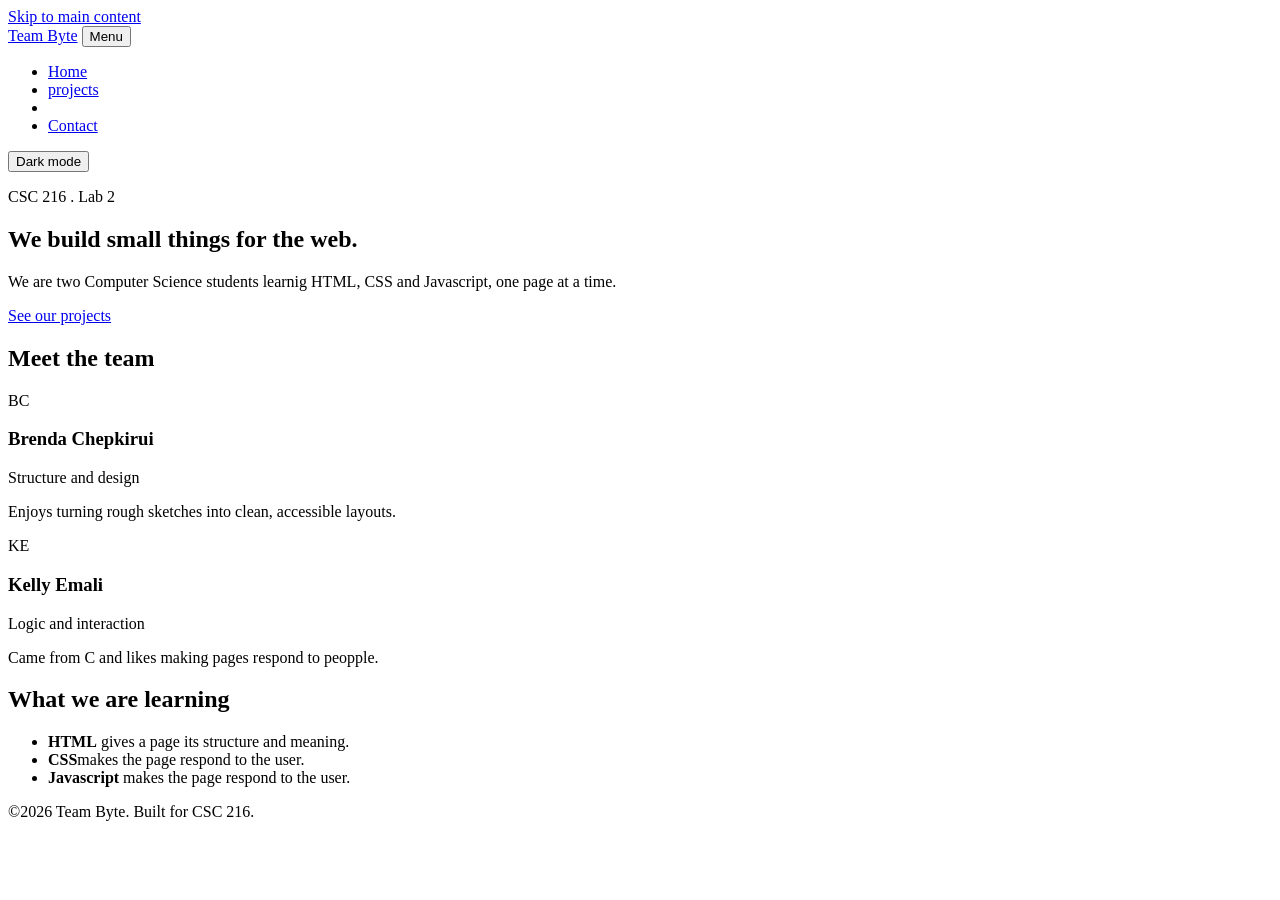
==== index.html @ eb55420f "Add home page structure Co-authored-by: Kelly Emali <wanjirukellie2580@gmail.com>" ====
<!DOCTYPE html>
<html lang="en">
<head>
    <meta charset="UTF-8">
    <meta name="viewport" content="width=device-width, initial-scale=1.0">  
    <meta name="description" content ="Team Byte: a CSC 216 web development pair.">
    <title>Home | Team Byte</title>
    <link rel="stylesheet" href="css/styles.css">
       <script src="js/script.js" defer></script>
    </head>
    <body>
        <a class="skip-link"href="#main">Skip to main content</a>

        <header class="site-header">
            <div class="container header-inner">
                <a class="logo" href="index.html">Team Byte</a>
            <button class= "nav-toggle" type="button" aria-expanded= "false" aria-controls="site-nav">Menu</button>
            <nav id ="site-nav" class= "site-nav" aria -label="Main">
                <ul>
                    <li><a href="index.html" aria-current="page">Home</a></li>
                    <li><a href="projects.html">projects<a><li>
                    <li><a href="contact .html">Contact</a></li>
                </ul>
            </nav>
                    <button class="theme-toggle" type="button" aria-pressed="false">Dark mode</button></button>
            </div>
        </header>

        <main  id="main">
            <section class="hero">
             <div class="container">
             <p class="eyebrow">CSC 216 . Lab 2</p>
              <h1>We build small things for the web.</h1>
              <p class ="lead"> We are two Computer Science students learnig HTML, CSS and Javascript, one page at a time.</p>
              <a class ="button" href="projects.html">See our projects </a>
             </div>
            </section>

<section class ="container section" aria-labelledby="team-heading">
    <h2 id="team-heading">Meet the team</h2>
    <div class="team-grid">
       <article class="card">
        <div class="avatar" aria-hidden="true">BC</div>
        <h3>Brenda Chepkirui</h3>
        <p class="role">Structure and design</p>
        <p>Enjoys turning rough sketches into clean, accessible layouts.</p>
       </article>
       <article class="card">
         <div class="avatar" aria-hidden="true">KE</div>
        <h3>Kelly Emali</h3>
        <p class="role">Logic and interaction</p>
        <p>Came from C and likes making pages respond to peopple.</p>
       </article>
    </div>
</section>

 <section class="container section" aria-labelledby="learning-heading">
    <h2 id="learning-heading">What we are learning</h2>
  <ul class="skill-list">
    <li><strong>HTML</strong> gives a page its structure and meaning.</li>
    <li><strong>CSS</strong>makes the page respond to the user.</li>
    <li><strong> Javascript</strong> makes the page respond to the user.</li>
  </ul>
 </section>
</main>

<footer class="site-footer">
 <div class ="container">
    <p>©<span id="year">2026</span> Team Byte. Built for CSC 216. </p>
</div>
</footer>
</body>
</html>
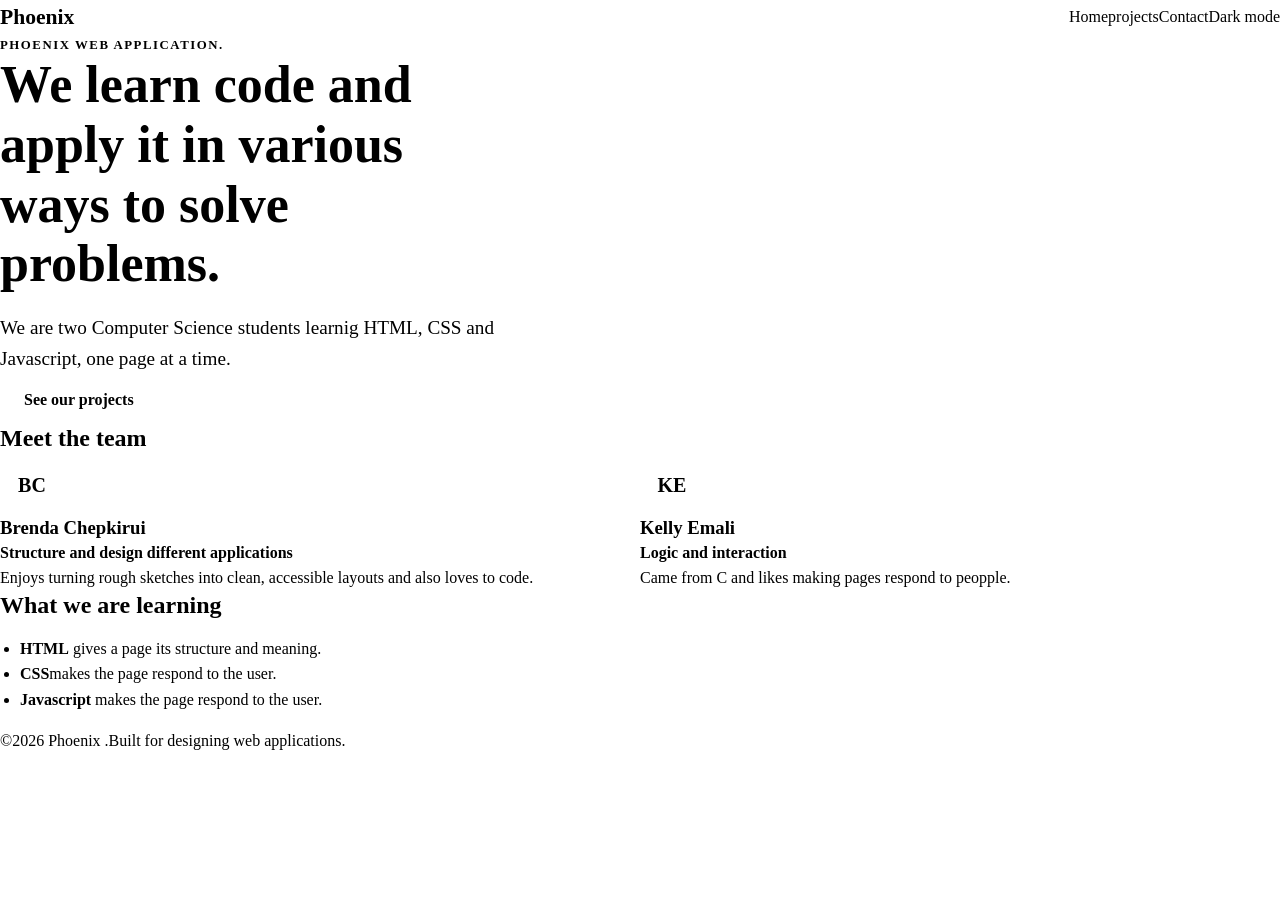
==== commit 26023238: "update script.js" ====
--- a/index.html
+++ b/index.html
@@ -3,8 +3,8 @@
 <head>
     <meta charset="UTF-8">
     <meta name="viewport" content="width=device-width, initial-scale=1.0">  
-    <meta name="description" content ="Team Byte: a CSC 216 web development pair.">
-    <title>Home | Team Byte</title>
+    <meta name="description" content ="Phoenix : a CSC 216 web development pair.">
+    <title>Home | Phoenix </title>
     <link rel="stylesheet" href="css/styles.css">
        <script src="js/script.js" defer></script>
     </head>
@@ -13,7 +13,7 @@
 
         <header class="site-header">
             <div class="container header-inner">
-                <a class="logo" href="index.html">Team Byte</a>
+                <a class="logo" href="index.html">Phoenix </a>
             <button class= "nav-toggle" type="button" aria-expanded= "false" aria-controls="site-nav">Menu</button>
             <nav id ="site-nav" class= "site-nav" aria -label="Main">
                 <ul>
@@ -29,8 +29,8 @@
         <main  id="main">
             <section class="hero">
              <div class="container">
-             <p class="eyebrow">CSC 216 . Lab 2</p>
-              <h1>We build small things for the web.</h1>
+             <p class="eyebrow">Phoenix web application.</p>
+              <h1>We learn code and apply it in various ways to solve problems.</h1>
               <p class ="lead"> We are two Computer Science students learnig HTML, CSS and Javascript, one page at a time.</p>
               <a class ="button" href="projects.html">See our projects </a>
              </div>
@@ -42,8 +42,8 @@
        <article class="card">
         <div class="avatar" aria-hidden="true">BC</div>
         <h3>Brenda Chepkirui</h3>
-        <p class="role">Structure and design</p>
-        <p>Enjoys turning rough sketches into clean, accessible layouts.</p>
+        <p class="role">Structure and design different applications</p>
+        <p>Enjoys turning rough sketches into clean, accessible layouts and also loves to code.</p>
        </article>
        <article class="card">
          <div class="avatar" aria-hidden="true">KE</div>
@@ -66,7 +66,7 @@
 
 <footer class="site-footer">
  <div class ="container">
-    <p>©<span id="year">2026</span> Team Byte. Built for CSC 216. </p>
+    <p>©<span id="year">2026</span> Phoenix .Built for designing web applications. </p>
 </div>
 </footer>
 </body>
--- a/css/styles.css
+++ b/css/styles.css
@@ -0,0 +1,494 @@
+/* =====================================================
+   Team website stylesheet (CSC 216, Lab 2)
+   One file styles every page on the site.
+   ===================================================== */
+
+/* ---------- 1. Design tokens ---------- */
+/* =====================================================
+   :root:
+    --color-bg: #f6f7f4;
+    --colo-surface:#ffffff;
+    --color-text: #1c2430;
+    --color-muted:#5a6474;
+    --color-primary: #0f6e6e;
+    --color-primary-dark: #0a5050;
+    --color-on-primary: #ffffff;
+    --color-border: #dde1e6;
+    --color-error: #b3261e;
+    --color-success: #1e7b3a;
+
+  --font-body: system-ui, -apple-system, "Segoe UI", Roboto, Arial, sans-serif;
+  --font-heading: Georgia, "Times New Roman", serif;
+
+  --space-1: 0.5rem;
+  --space-2: 1rem;
+  --space-3: 1.5rem;
+  --space-4: 2.5rem;
+  --space-5: 4rem;
+
+  --radius: 10px;
+  --max-width: 1080px;
+}
+
+body.dark {
+  --color-bg: #11161d;
+  --color-surface: #1a212b;
+  --color-text: #e7ebf0;
+  --color-muted: #a2abb9;
+  --color-
+  --color-surface: #ffffff;
+  --color-text: #1c2430;
+  --color-muted: #5a6474;
+  --color-primary: #0f6e6e;
+  --color-primary-dark: #0a5050;
+  --color-on-primary: #ffffff;
+  --color-border: #dde1e6;
+  --color-error: #b3261e;
+  --color-success: #1e7b3a;
+
+  --font-body: system-ui, -apple-system, "Segoe UI", Roboto, Arial, sans-serif;
+  --font-heading: Georgia, "Times New Roman", serif;
+
+  --space-1: 0.5rem;
+  --space-2: 1rem;
+  --space-3: 1.5rem;
+  --space-4: 2.5rem;
+  --space-5: 4rem;
+
+  --radius: 10px;
+  --max-width: 1080px;
+}
+
+body.dark {
+  --color-bg: #FFF8F1;
+  --color-surface: #FFFFFF;
+  --color-text: #e7ebf0;
+  --color-muted: #625D73;
+  --color-primary: #5B3FD6;
+  --color-primary-dark: #4527AO;
+  --color-on-primary: #0b1f1f;
+  --color-border: #E8DFF5;
+  --color-error: #B3261E;
+  --color-success: #1E7B3A;
+  color-scheme: dark;
+  --color-accent: #FF6B6B;
+  --color-highlight #FFD166cc
+}
+/* ---------- 2. Base and reset ---------- */
+*,
+*::before,
+*::after {
+  box-sizing: border-box;
+}
+
+body {
+  margin: 0;
+  font-family: var(--font-body);
+  font-size: 1rem;
+  line-height: 1.6;
+  color: var(--color-text);
+  background-color: var(--color-bg);
+  transition: background-color 0.3s ease, color 0.3s ease;
+}
+
+h1,
+h2,
+h3 {
+  font-family: var(--font-heading);
+  line-height: 1.2;
+  margin: 0 0 var(--space-2);
+}
+
+p {
+  margin: 0 0 var(--space-2);
+}
+
+a {
+  color: var(--color-primary);
+}
+img{
+    max-width: 100%;
+    display: block;
+}
+:focus-visible{
+    outline: 3px solid var(-color-primary);
+    outline-offset: 3px;
+}
+/* ---------- 3. Layout helpers ---------- */
+.container {
+  width: 100%;
+  max-width: var(--max-width);
+  margin-inline: auto;
+  padding-inline: var(--space-2);
+}
+.section {
+  padding-block: var(--space-4);
+}
+
+.skip-link {
+  position: absolute;
+  top: -4rem;
+  left: var(--space-2);
+  z-index: 100;
+  padding: var(--space-1) var(--space-2);
+  border-radius: var(--radius);
+  background-color: var(--color-primary);
+  color: var(--color-on-primary);
+}
+
+.skip-link:focus {
+  top: var(--space-2);
+}
+/* ---------- 4. Header and navigation ---------- */
+.site-header {
+  position: sticky;
+  top: 0;
+  z-index: 10;
+  background-color: var(--color-surface);
+  border-bottom: 1px solid var(--color-border);
+}
+
+.header-inner {
+  display: flex;
+  flex-wrap: wrap;
+  align-items: center;
+  gap: var(--space-2);
+  padding-block: var(--space-2);
+}
+
+.logo {
+  margin-right: auto;
+  font-family: var(--font-heading);
+  font-size: 1.35rem;
+  font-weight: 700;
+  color: var(--color-text);
+  text-decoration: none;
+}
+
+.site-nav ul {
+  display: flex;
+  gap: var(--space-1);
+  margin: 0;
+  padding: 0;
+  list-style: none;
+}
+
+.site-nav a {
+  display: block;
+  padding: var(--space-1) var(--space-2);
+  border-radius: var(--radius);
+  color: var(--color-text);
+  font-weight: 500;
+  text-decoration: none;
+}
+
+.site-nav a:hover {
+  background-color: var(--color-bg);
+}
+
+.site-nav a[aria-current="page"] {
+  background-color: var(--color-primary);
+  color: var(--color-on-primary);
+}
+
+.nav-toggle,
+.theme-toggle {
+  padding: var(--space-1) var(--space-2);
+  border: 1px solid var(--color-border);
+  border-radius: var(--radius);
+  background-color: transparent;
+  color: var(--color-text);
+  font: inherit;
+  cursor: pointer;
+}
+
+.theme-toggle[aria-pressed="true"] {
+  border-color: var(--color-primary);
+  color: var(--color-primary);
+}
+
+.nav-toggle {
+  display: none;
+}
+/* ---------- 5. Buttons and hero ---------- */
+.button {
+  display: inline-block;
+  padding: 0.75rem 1.5rem;
+  border: none;
+  border-radius: var(--radius);
+  background-color: var(--color-primary);
+  color: var(--color-on-primary);
+  font: inherit;
+  font-weight: 600;
+  text-decoration: none;
+  cursor: pointer;
+  transition: background-color 0.2s ease, transform 0.2s ease;
+}
+
+.button:hover {
+  background-color: var(--color-primary-dark);
+  color: var(--color-on-primary);
+  transform: translateY(-2px);
+}
+
+.hero {
+  padding-block: var(--space-5);
+  background: linear-gradient(135deg, var(--color-surface), var(--color-bg));
+  border-bottom: 1px solid var(--color-border);
+}
+
+.hero h1 {
+  max-width: 18ch;
+  margin-bottom: 1.2rem;
+  font-size: clamp(2rem, 5vw, 3.25rem);
+  font-weight: 800;
+  line-height:1.15 ;
+  color: var(--color-primary)
+
+}
+
+.eyebrow {
+  margin-bottom: var(--space-1);
+  color: var(--color-primary);
+  font-size: 0.8rem;
+  font-weight: 700;
+  letter-spacing: 0.12em;
+  text-transform: uppercase;
+}
+
+.lead {
+  max-width: 55ch;
+  margin-bottom: var(--space-3);
+  color: var(--color-muted);
+  font-size: 1.2rem;
+}
+.page-header {
+  padding-block: var(--space-4) var(--space-2);
+}
+/* ---------- 6. Cards and grids ---------- */
+.team-grid,
+.project-grid {
+  display: grid;
+  grid-template-columns: repeat(auto-fit, minmax(260px, 1fr));
+  gap: var(--space-3);
+}
+
+.card {
+  padding: var(--space-3);
+  border: 1px solid var(--color-border);
+  border-radius: var(--radius);
+  background-color: var(--color-surface);
+}
+
+.avatar {
+  display: grid;
+  place-items: center;
+  width: 64px;
+  height: 64px;
+  margin-bottom: var(--space-2);
+  border-radius: 50%;
+  background-color: var(--color-primary);
+  color: var(--color-on-primary);
+  font-size: 1.25rem;
+  font-weight: 700;
+}
+
+.role {
+  color: var(--color-primary);
+  font-weight: 600;
+}
+
+.skill-list {
+  padding-left: 1.25rem;
+}
+
+.skill-list li {
+  margin-bottom: var(--space-1);
+}
+/* ---------- 6. Cards and grids ---------- */
+.team-grid,
+.project-grid {
+  display: grid;
+  grid-template-columns: repeat(auto-fit, minmax(260px, 1fr));
+  gap: var(--space-3);
+}
+
+.card {
+  padding: var(--space-3);
+  border: 1px solid var(--color-border);
+  border-radius: var(--radius);
+  background-color: var(--color-surface);
+}
+
+.avatar {
+  display: grid;
+  place-items: center;
+  width: 64px;
+  height: 64px;
+  margin-bottom: var(--space-2);
+  border-radius: 50%;
+  background-color: var(--color-primary);
+  color: var(--color-on-primary);
+  font-size: 1.25rem;
+  font-weight: 700;
+}
+
+.role {
+  color: var(--color-primary);
+  font-weight: 600;
+}
+
+.skill-list {
+    padding-left: 1.25rem;
+}
+
+.skill-list li {
+  margin-bottom: var(--space-1);
+  /* ---------- 7. Projects page ---------- */
+.filters {
+  display: flex;
+  flex-wrap: wrap;
+  gap: var(--space-1);
+  margin-bottom: var(--space-2);
+}
+
+.filter-btn {
+  padding: 0.4rem 1rem;
+  border: 1px solid var(--color-border);
+  border-radius: 999px;
+  background-color: var(--color-surface);
+  color: var(--color-text);
+  font: inherit;
+  cursor: pointer;
+}
+
+.filter-btn[aria-pressed="true"] {
+  border-color: var(--color-primary);
+  background-color: var(--color-primary);
+  color: var(--color-on-primary);
+}
+
+.project-count {
+  color: var(--color-muted);
+}
+
+.tag {
+  display: inline-block;
+  margin-bottom: var(--space-1);
+  color: var(--color-primary);
+  font-size: 0.75rem;
+  font-weight: 700;
+  letter-spacing: 0.06em;
+  text-transform: uppercase;
+}
+
+/* ---------- 8. Contact form ---------- */
+.contact-form {
+  max-width: 560px;
+  padding-bottom: var(--space-4);
+}
+
+.field {
+  margin-bottom: var(--space-3);
+}
+
+label {
+  display: block;
+  margin-bottom: 0.35rem;
+  font-weight: 600;
+}
+
+input,
+select,
+textarea {
+  width: 100%;
+  padding: 0.65rem 0.8rem;
+  border: 1px solid var(--color-border);
+  border-radius: var(--radius);
+  background-color: var(--color-surface);
+  color: var(--color-text);
+  font: inherit;
+}
+
+input:focus,
+select:focus,
+textarea:focus {
+  border-color: var(--color-primary);
+}
+
+input[aria-invalid="true"],
+textarea[aria-invalid="true"] {
+  border-color: var(--color-error);
+}
+
+.hint,
+.error {
+  margin: 0.35rem 0 0;
+  font-size: 0.9rem;
+}
+
+.hint {
+  color: var(--color-muted);
+}
+
+.error {
+  min-height: 1.4em;
+  color: var(--color-error);
+}
+
+.form-status {
+  margin-top: var(--space-2);
+  color: var(--color-success);
+  font-weight: 600;
+}
+/* ---------- 9. Footer ---------- */
+.site-footer {
+  margin-top: var(--space-4);
+  padding-block: var(--space-3);
+  border-top: 1px solid var(--color-border);
+  color: var(--color-muted);
+  text-align: center;
+}
+
+/* ---------- 10. Small screens ---------- */
+@media (max-width: 700px) {
+  .nav-toggle {
+    display: inline-block;
+  }
+
+  .site-nav {
+    display: none;
+    order: 3;
+    width: 100%;
+  }
+
+  .site-nav.open {
+    display: block;
+  }
+
+  .site-nav ul {
+    flex-direction: column;
+  }H
+H
+  .section {
+    padding-block: var(--space-3);
+  }
+}
+
+/* ---------- 11. Respect reduced-motion preferences ---------- */
+@media (prefers-reduced-motion: reduce) {
+  *,
+  *::before,
+  *::after {
+    transition: none !important;
+  }
+}
+
+
+
+  
+
+
+
+
+
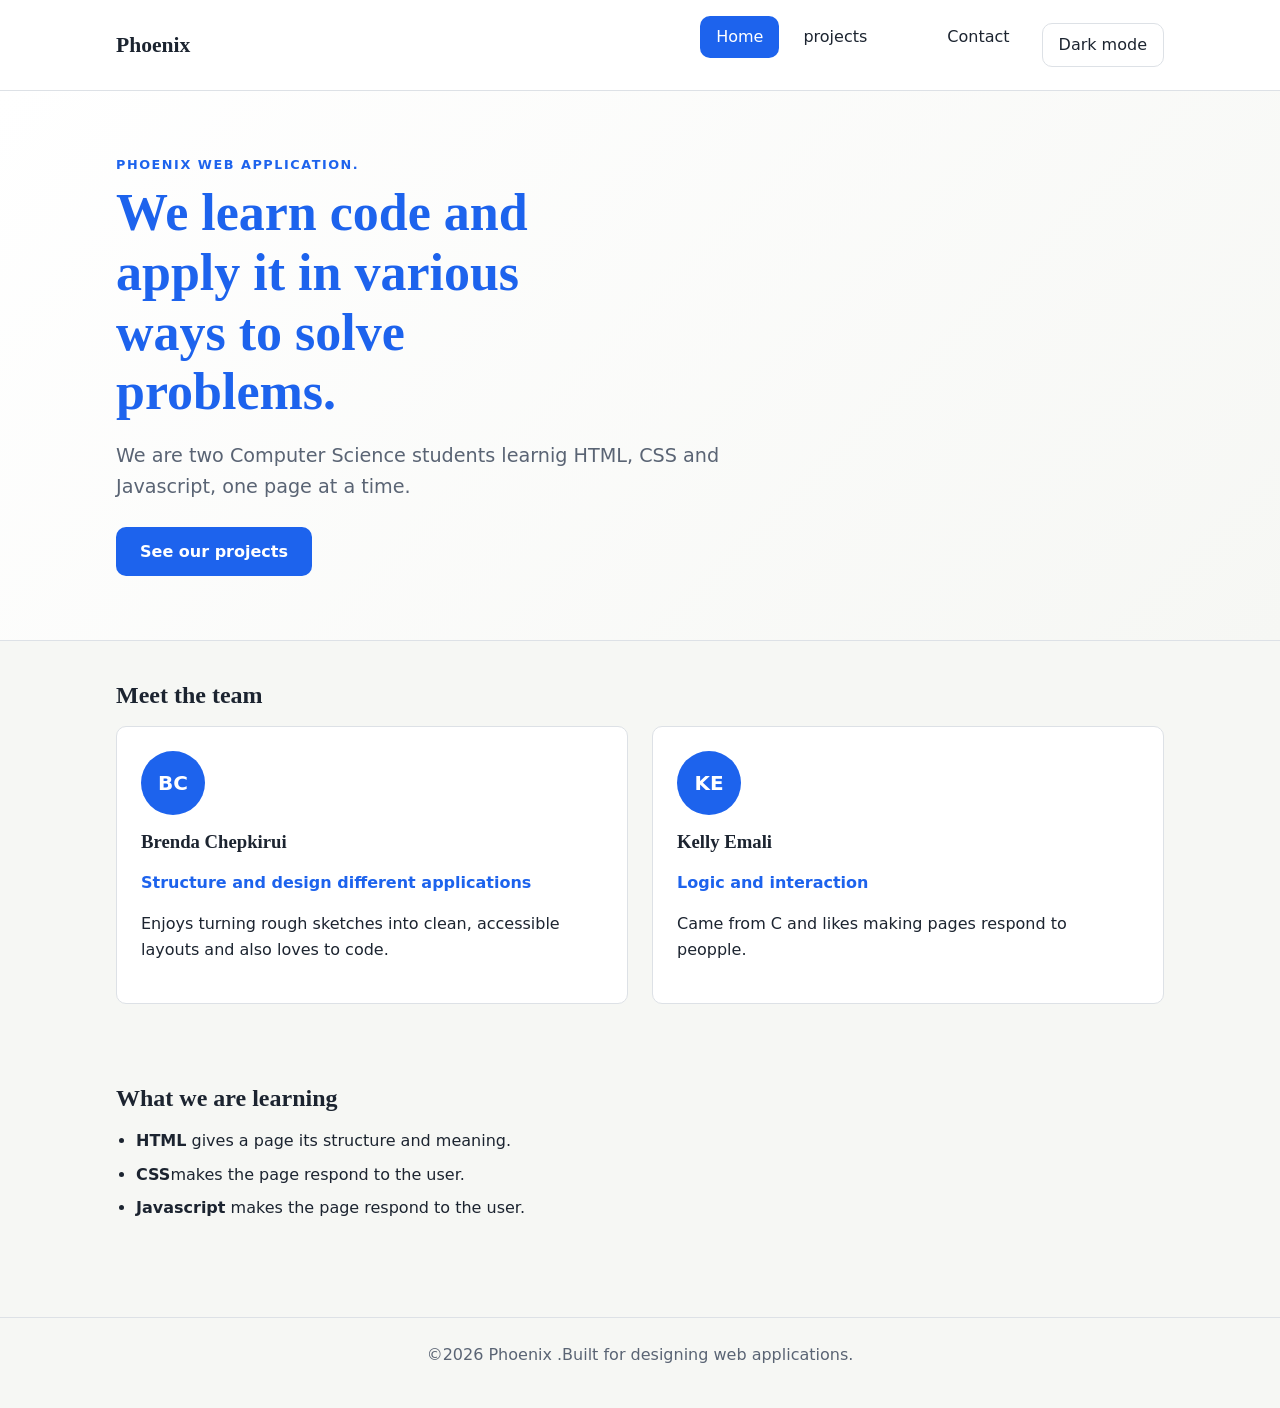
==== commit 2a6699c0: "Complete Team Byte website" ====
--- a/index.html
+++ b/index.html
@@ -6,7 +6,7 @@
     <meta name="description" content ="Phoenix : a CSC 216 web development pair.">
     <title>Home | Phoenix </title>
     <link rel="stylesheet" href="css/styles.css">
-       <script src="js/script.js" defer></script>
+       <script src="js/script.js"re defer></script>
     </head>
     <body>
         <a class="skip-link"href="#main">Skip to main content</a>
@@ -19,7 +19,7 @@
                 <ul>
                     <li><a href="index.html" aria-current="page">Home</a></li>
                     <li><a href="projects.html">projects<a><li>
-                    <li><a href="contact .html">Contact</a></li>
+                    <li><a href="contact.html">Contact</a></li>
                 </ul>
             </nav>
                     <button class="theme-toggle" type="button" aria-pressed="false">Dark mode</button></button>
--- a/css/styles.css
+++ b/css/styles.css
@@ -4,14 +4,14 @@
    ===================================================== */
 
 /* ---------- 1. Design tokens ---------- */
-/* =====================================================
-   :root:
+/* ===================================================== */
+   :root {
     --color-bg: #f6f7f4;
-    --colo-surface:#ffffff;
+    --color-surface:#ffffff;
     --color-text: #1c2430;
     --color-muted:#5a6474;
-    --color-primary: #0f6e6e;
-    --color-primary-dark: #0a5050;
+    --color-primary: #1d63ed;
+    --color-primary-dark: #1243a6;
     --color-on-primary: #ffffff;
     --color-border: #dde1e6;
     --color-error: #b3261e;
@@ -35,45 +35,15 @@
   --color-surface: #1a212b;
   --color-text: #e7ebf0;
   --color-muted: #a2abb9;
-  --color-
-  --color-surface: #ffffff;
-  --color-text: #1c2430;
-  --color-muted: #5a6474;
-  --color-primary: #0f6e6e;
-  --color-primary-dark: #0a5050;
-  --color-on-primary: #ffffff;
-  --color-border: #dde1e6;
-  --color-error: #b3261e;
-  --color-success: #1e7b3a;
-
-  --font-body: system-ui, -apple-system, "Segoe UI", Roboto, Arial, sans-serif;
-  --font-heading: Georgia, "Times New Roman", serif;
-
-  --space-1: 0.5rem;
-  --space-2: 1rem;
-  --space-3: 1.5rem;
-  --space-4: 2.5rem;
-  --space-5: 4rem;
-
-  --radius: 10px;
-  --max-width: 1080px;
-}
-
-body.dark {
-  --color-bg: #FFF8F1;
-  --color-surface: #FFFFFF;
-  --color-text: #e7ebf0;
-  --color-muted: #625D73;
-  --color-primary: #5B3FD6;
-  --color-primary-dark: #4527AO;
+  --color-primary: #4f8cf6;
+  --color-primary-dark: #1d63ed;
   --color-on-primary: #0b1f1f;
-  --color-border: #E8DFF5;
-  --color-error: #B3261E;
-  --color-success: #1E7B3A;
-  color-scheme: dark;
-  --color-accent: #FF6B6B;
-  --color-highlight #FFD166cc
-}
+  --color-border: #2b3340;
+  --color-error: #ff8a80;
+  --color-success: #7ddc97;
+}
+
+
 /* ---------- 2. Base and reset ---------- */
 *,
 *::before,
@@ -305,6 +275,7 @@
 .skill-list li {
   margin-bottom: var(--space-1);
 }
+
 /* ---------- 6. Cards and grids ---------- */
 .team-grid,
 .project-grid {
@@ -344,6 +315,8 @@
 
 .skill-list li {
   margin-bottom: var(--space-1);
+}
+
   /* ---------- 7. Projects page ---------- */
 .filters {
   display: flex;
@@ -468,8 +441,8 @@
 
   .site-nav ul {
     flex-direction: column;
-  }H
-H
+  }
+  
   .section {
     padding-block: var(--space-3);
   }
@@ -482,13 +455,4 @@
   *::after {
     transition: none !important;
   }
-}
-
-
-
-  
-
-
-
-
-
+}
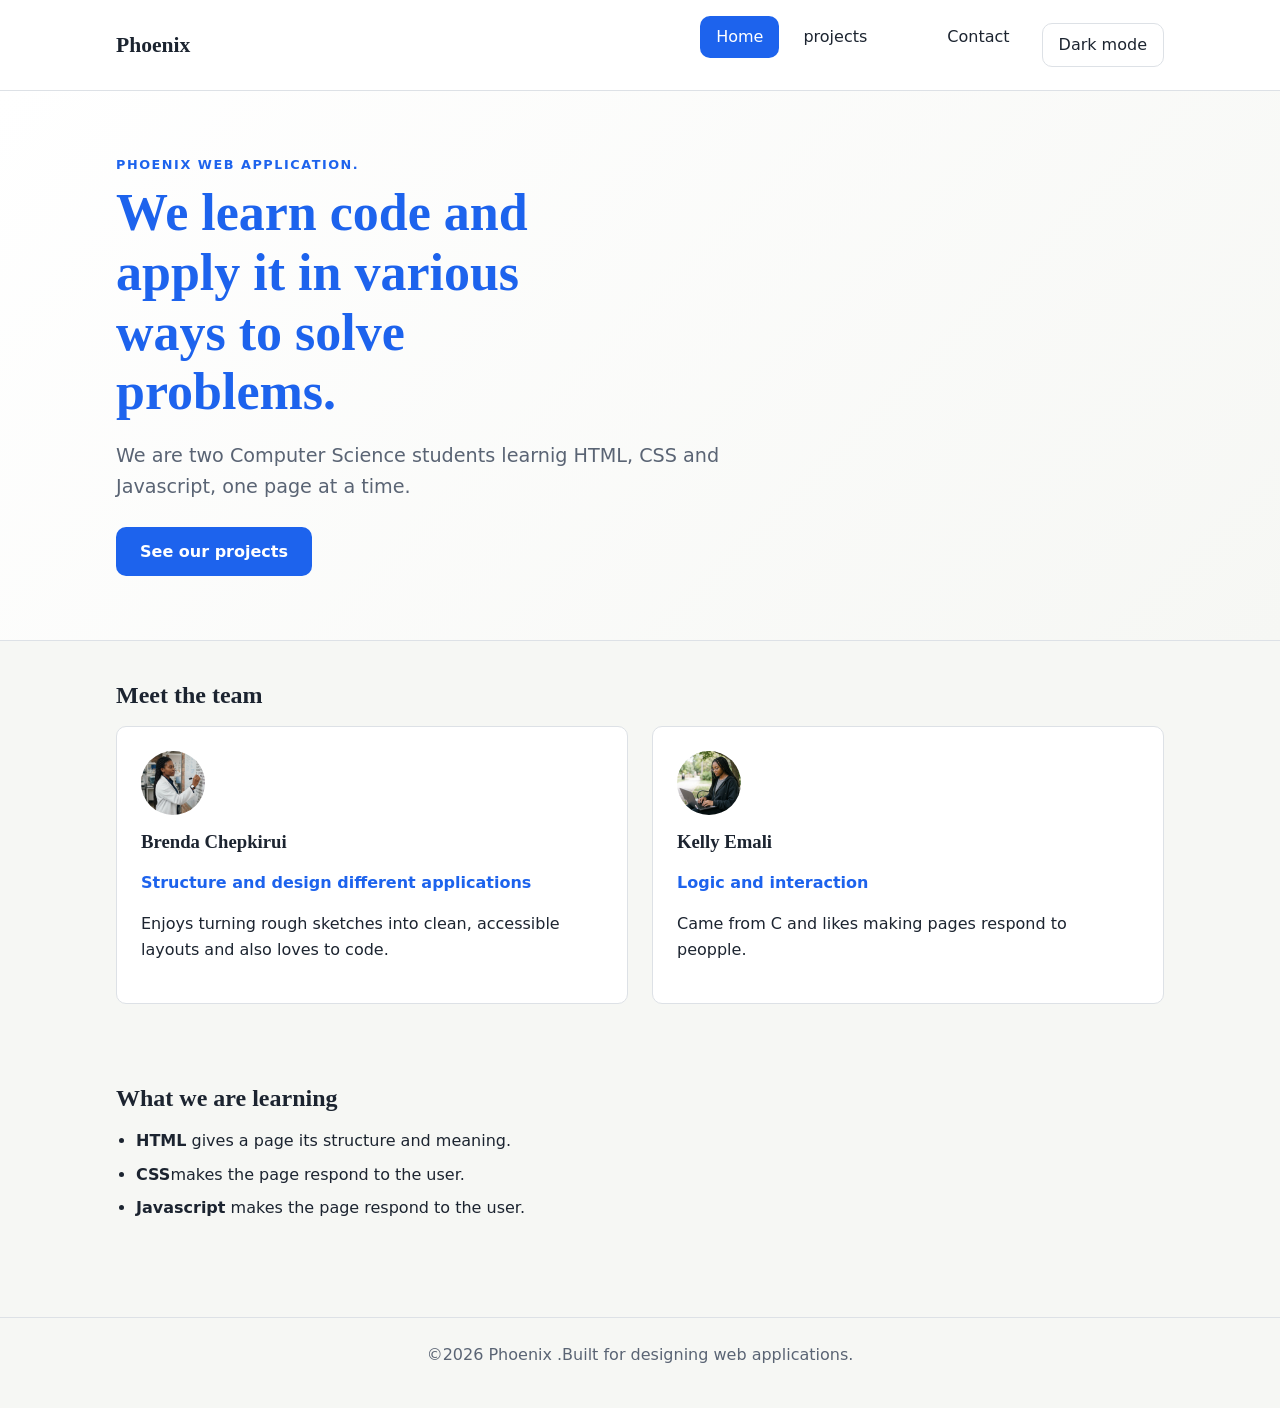
==== commit c14e30b8: "Add team photos and update HTML img tags Co-authored by: Brenda Chepkirui <brendachepkirui681@gmail." ====
--- a/index.html
+++ b/index.html
@@ -40,13 +40,13 @@
     <h2 id="team-heading">Meet the team</h2>
     <div class="team-grid">
        <article class="card">
-        <div class="avatar" aria-hidden="true">BC</div>
+        <img class="avatar" src="images/brenda-chepkirui.jpg" alt="A picture of Brenda writing a piece of code" width="64" height="64">
         <h3>Brenda Chepkirui</h3>
         <p class="role">Structure and design different applications</p>
         <p>Enjoys turning rough sketches into clean, accessible layouts and also loves to code.</p>
        </article>
        <article class="card">
-         <div class="avatar" aria-hidden="true">KE</div>
+         <img class="avatar" src="images/kelly-emali.jpg" alt="A picture of Kelly Coding using a laptop" width="64" height="64">
         <h3>Kelly Emali</h3>
         <p class="role">Logic and interaction</p>
         <p>Came from C and likes making pages respond to peopple.</p>
--- a/css/styles.css
+++ b/css/styles.css
@@ -261,6 +261,7 @@
   color: var(--color-on-primary);
   font-size: 1.25rem;
   font-weight: 700;
+  object-fit: cover;
 }
 
 .role {
@@ -302,6 +303,7 @@
   color: var(--color-on-primary);
   font-size: 1.25rem;
   font-weight: 700;
+  object-fit: cover;
 }
 
 .role {
@@ -442,7 +444,7 @@
   .site-nav ul {
     flex-direction: column;
   }
-  
+
   .section {
     padding-block: var(--space-3);
   }
@@ -455,4 +457,10 @@
   *::after {
     transition: none !important;
   }
+
+  #project-search{
+    display: block;
+    width: 100%;
+    margin-bottom: 16px;
+  }
 }
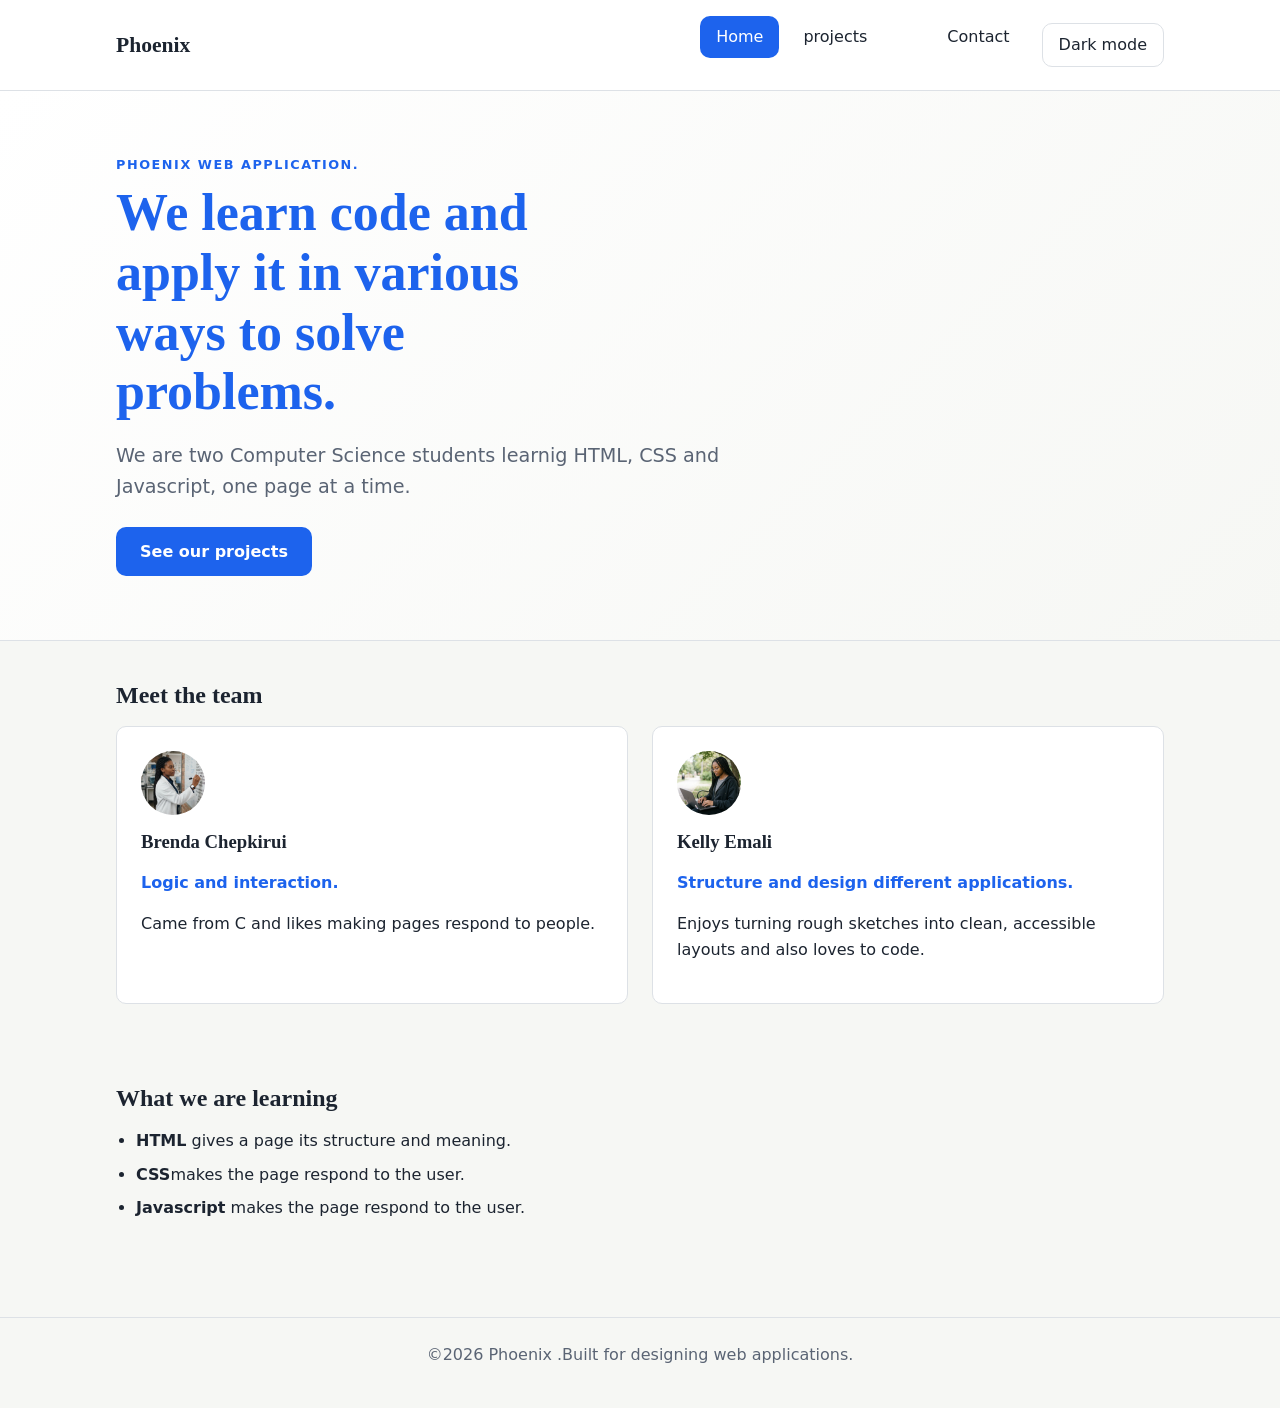
==== commit 2d5c1738: "my changes" ====
--- a/index.html
+++ b/index.html
@@ -42,14 +42,14 @@
        <article class="card">
         <img class="avatar" src="images/brenda-chepkirui.jpg" alt="A picture of Brenda writing a piece of code" width="64" height="64">
         <h3>Brenda Chepkirui</h3>
-        <p class="role">Structure and design different applications</p>
-        <p>Enjoys turning rough sketches into clean, accessible layouts and also loves to code.</p>
+        <p class="role">Logic and interaction.</p>
+        <p>Came from C and likes making pages respond to people.</p>
        </article>
        <article class="card">
          <img class="avatar" src="images/kelly-emali.jpg" alt="A picture of Kelly Coding using a laptop" width="64" height="64">
         <h3>Kelly Emali</h3>
-        <p class="role">Logic and interaction</p>
-        <p>Came from C and likes making pages respond to peopple.</p>
+        <p class="role">Structure and design different applications.</p>
+        <p>Enjoys turning rough sketches into clean, accessible layouts and also loves to code.</p>
        </article>
     </div>
 </section>
